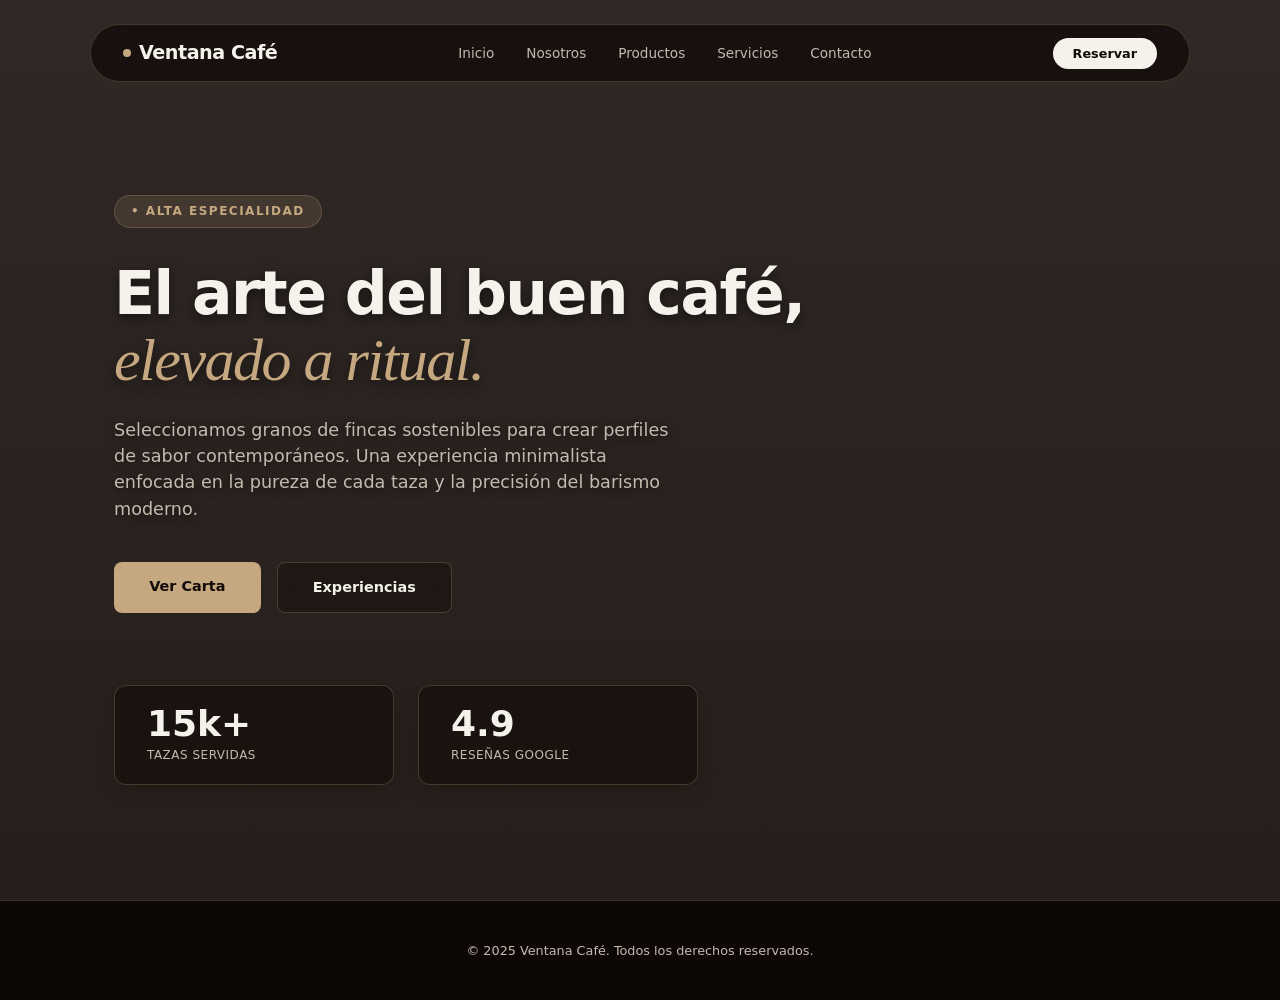
==== index.html @ 77bc9484 "Primer commit examen" ====
<!DOCTYPE html>
<html lang="es">
<head>
     <meta charset="UTF-8">
     <meta name="viewport" content="width=device-width, initial-scale=1.0">
     <link rel="stylesheet" href="style.css">
     <!-- Temática de la página: Restaurante / Cafetería de Especialidad -->
     <title> Ventana Café - Restaurante y Cafetería de Especialidad</title>
</head>
<body>
     <header class="main-header">
          <div class="nav-container">
               <div class="brand-logo">
                    <span class="logo-dot"></span> Ventana Café
               </div>
               <nav class="navigation-menu">
                    <a href="#inicio" class="menu-item">Inicio</a>
                    <a href="#nosotros" class="menu-item">Nosotros</a>
                    <a href="#productos" class="menu-item">Productos</a>
                    <a href="#servicios" class="menu-item">Servicios</a>
                    <a href="#contacto" class="menu-item">Contacto</a>
               </nav>
               <div class="header-cta">
                    <a href="#contacto" class="action-link">Reservar</a>
               </div>
          </div>
     </header>
     <main id="content-area">
          <section id="inicio" class="hero-block">
               <div class="hero-inner">
                    <div class="hero-badge">&bull; Alta Especialidad</div>
                    <h1 class="hero-heading">El arte del buen café, <br><span class="highlight-text">elevado a ritual.</span></h1>
                    <p class="hero-lead">Seleccionamos granos de fincas sostenibles para crear perfiles de sabor contemporáneos. Una experiencia minimalista enfocada en la pureza de cada taza y la precisión del barismo moderno.</p>
                    <div class="hero-actions-row">
                         <a href="#productos" class="button-solid" id="cta-main">Ver Carta</a>
                         <a href="#servicios" class="button-ghost">Experiencias</a>
                    </div>
                    <div class="metrics-flex-container">
                         <div class="metric-card">
                              <p class="metric-value">15k+</p>
                              <p class="metric-title">Tazas Servidas</p>
                         </div>
                         <div class="metric-card">
                              <p class="metric-value">4.9</p>
                              <p class="metric-title">Reseñas Google</p>
                         </div>
                    </div>
               </div>
          </section>
     </main>
     <footer class="main-footer">
          <div class="footer-inner">
               <p>&copy; 2025 Ventana Café. Todos los derechos reservados.</p>
          </div>
     </footer>

</body>
</html>
---- style.css ----
:root {
     --color-dark: #120a07;
     --color-light: #f5f2eb;
     --color-muted: #c4b9af;
     --color-accent: #c5a880;
     --color-card: rgba(18, 10, 7, 0.6);
     --border-subtle: rgba(197, 168, 128, 0.25);
     --font-stack: system-ui, -apple-system, BlinkMacSystemFont, 'Segoe UI', Roboto, sans-serif;
}

* {
     box-sizing: border-box;
     margin: 0;
     padding: 0;
}

body {
     background: linear-gradient(
          rgba(18, 10, 7, 0.88),
          rgba(18, 10, 7, 0.92)
     ),
     url('https://images.unsplash.com/photo-1509042239860-f550ce710b93?q=80&w=1200&auto=format&fit=crop') no-repeat center center fixed;
     background-size: cover;
     color: var(--color-light);
     font-family: var(--font-stack);
     line-height: 1.5;
     -webkit-font-smoothing: antialiased;
}

.main-header {
     position: fixed;
     top: 1.5rem;
     left: 0;
     width: 100%;
     z-index: 1000;
     padding: 0 1.5rem;
}

.nav-container {
     max-width: 1100px;
     margin: 0 auto;
     padding: 0.85rem 2rem;
     background-color: rgba(18, 10, 7, 0.75);
     backdrop-filter: blur(16px);
     -webkit-backdrop-filter: blur(16px);
     border: 1px solid var(--border-subtle);
     border-radius: 100px;
     display: flex;
     justify-content: space-between;
     align-items: center;
}

.brand-logo {
     font-size: 1.2rem;
     font-weight: 700;
     letter-spacing: -0.5px;
     display: flex;
     align-items: center;
     gap: 0.5rem;
}

.logo-dot {
     width: 8px;
     height: 8px;
     background-color: var(--color-accent);
     border-radius: 50%;
}

.navigation-menu {
     display: flex;
     gap: 2rem;
     align-items: center;
}

.menu-item {
     color: var(--color-muted);
     text-decoration: none;
     font-size: 0.85rem;
     font-weight: 500;
     transition: color 0.25s ease;
}

.menu-item:hover,
.menu-item.active {
     color: var(--color-light);
}

.action-link {
     color: var(--color-dark);
     background-color: var(--color-light);
     text-decoration: none;
     padding: 0.5rem 1.25rem;
     font-size: 0.8rem;
     font-weight: 600;
     border-radius: 50px;
     transition: transform 0.2s ease, background-color 0.2s ease;
}

.action-link:hover {
     background-color: var(--color-accent);
     transform: translateY(-1px);
}

.hero-block {
     min-height: 100vh;
     display: flex;
     align-items: center;
     max-width: 1100px;
     margin: 0 auto;
     padding: 8rem 1.5rem 3rem 1.5rem;
}

#inicio {
     position: relative;
     z-index: 2;
}

.hero-inner {
     max-width: 700px;
     display: flex;
     flex-direction: column;
     align-items: flex-start;
}

.hero-badge {
     background-color: rgba(197, 168, 128, 0.15);
     color: var(--color-accent);
     font-size: 0.75rem;
     font-weight: 600;
     letter-spacing: 1.5px;
     text-transform: uppercase;
     padding: 0.4rem 1rem;
     border-radius: 30px;
     margin-bottom: 2rem;
     border: 1px solid var(--border-subtle);
     backdrop-filter: blur(4px);
}

.hero-heading {
     font-size: 3.75rem;
     font-weight: 800;
     line-height: 1.1;
     letter-spacing: -1.5px;
     margin-bottom: 1.5rem;
     text-shadow: 0 4px 12px rgba(0,0,0,0.5);
}

.highlight-text {
     color: var(--color-accent);
     font-weight: 400;
     font-family: serif;
     font-style: italic;
}

.hero-lead {
     color: var(--color-muted);
     font-size: 1.1rem;
     margin-bottom: 2.5rem;
     max-width: 560px;
     text-shadow: 0 2px 8px rgba(0,0,0,0.5);
}

.hero-actions-row {
     display: flex;
     gap: 1rem;
     margin-bottom: 4.5rem;
}

.button-solid {
     background-color: var(--color-accent);
     color: var(--color-dark);
     text-decoration: none;
     padding: 0.85rem 2.2rem;
     font-size: 0.9rem;
     font-weight: 600;
     border-radius: 8px;
     transition: opacity 0.2s ease, transform 0.2s ease;
}

.button-solid:hover {
     opacity: 0.95;
     transform: translateY(-1px);
}

#cta-main:hover {
     transform: scale(1.03);
}

.button-ghost {
     background-color: rgba(18, 10, 7, 0.4);
     backdrop-filter: blur(8px);
     -webkit-backdrop-filter: blur(8px);
     color: var(--color-light);
     border: 1px solid var(--border-subtle);
     text-decoration: none;
     padding: 0.85rem 2.2rem;
     font-size: 0.9rem;
     font-weight: 600;
     border-radius: 8px;
     transition: background-color 0.2s ease, border-color 0.2s ease;
}

.button-ghost:hover {
     background-color: rgba(255, 255, 255, 0.05);
     border-color: rgba(255, 255, 255, 0.4);
}

.metrics-flex-container {
     display: flex;
     gap: 1.5rem;
     width: 100%;
     flex-wrap: wrap;
}

.metric-card {
     background-color: var(--color-card);
     backdrop-filter: blur(8px);
     -webkit-backdrop-filter: blur(8px);
     border: 1px solid var(--border-subtle);
     padding: 1.25rem 2rem;
     border-radius: 12px;
     box-shadow: 0 4px 20px rgba(0, 0, 0, 0.2);
     flex: 1 1 180px;
     max-width: 280px;
}

.metric-value {
     font-size: 2.25rem;
     font-weight: 700;
     color: var(--color-light);
     line-height: 1;
     margin-bottom: 0.25rem;
}

.metric-title {
     font-size: 0.75rem;
     color: var(--color-muted);
     text-transform: uppercase;
     letter-spacing: 0.5px;
}

.main-footer {
     border-top: 1px solid var(--border-subtle);
     padding: 2.5rem 1.5rem;
     background-color: rgba(11, 6, 4, 0.9);
}

.footer-inner {
     max-width: 1100px;
     margin: 0 auto;
     text-align: center;
}

.footer-inner p {
     color: var(--color-muted);
     font-size: 0.8rem;
}
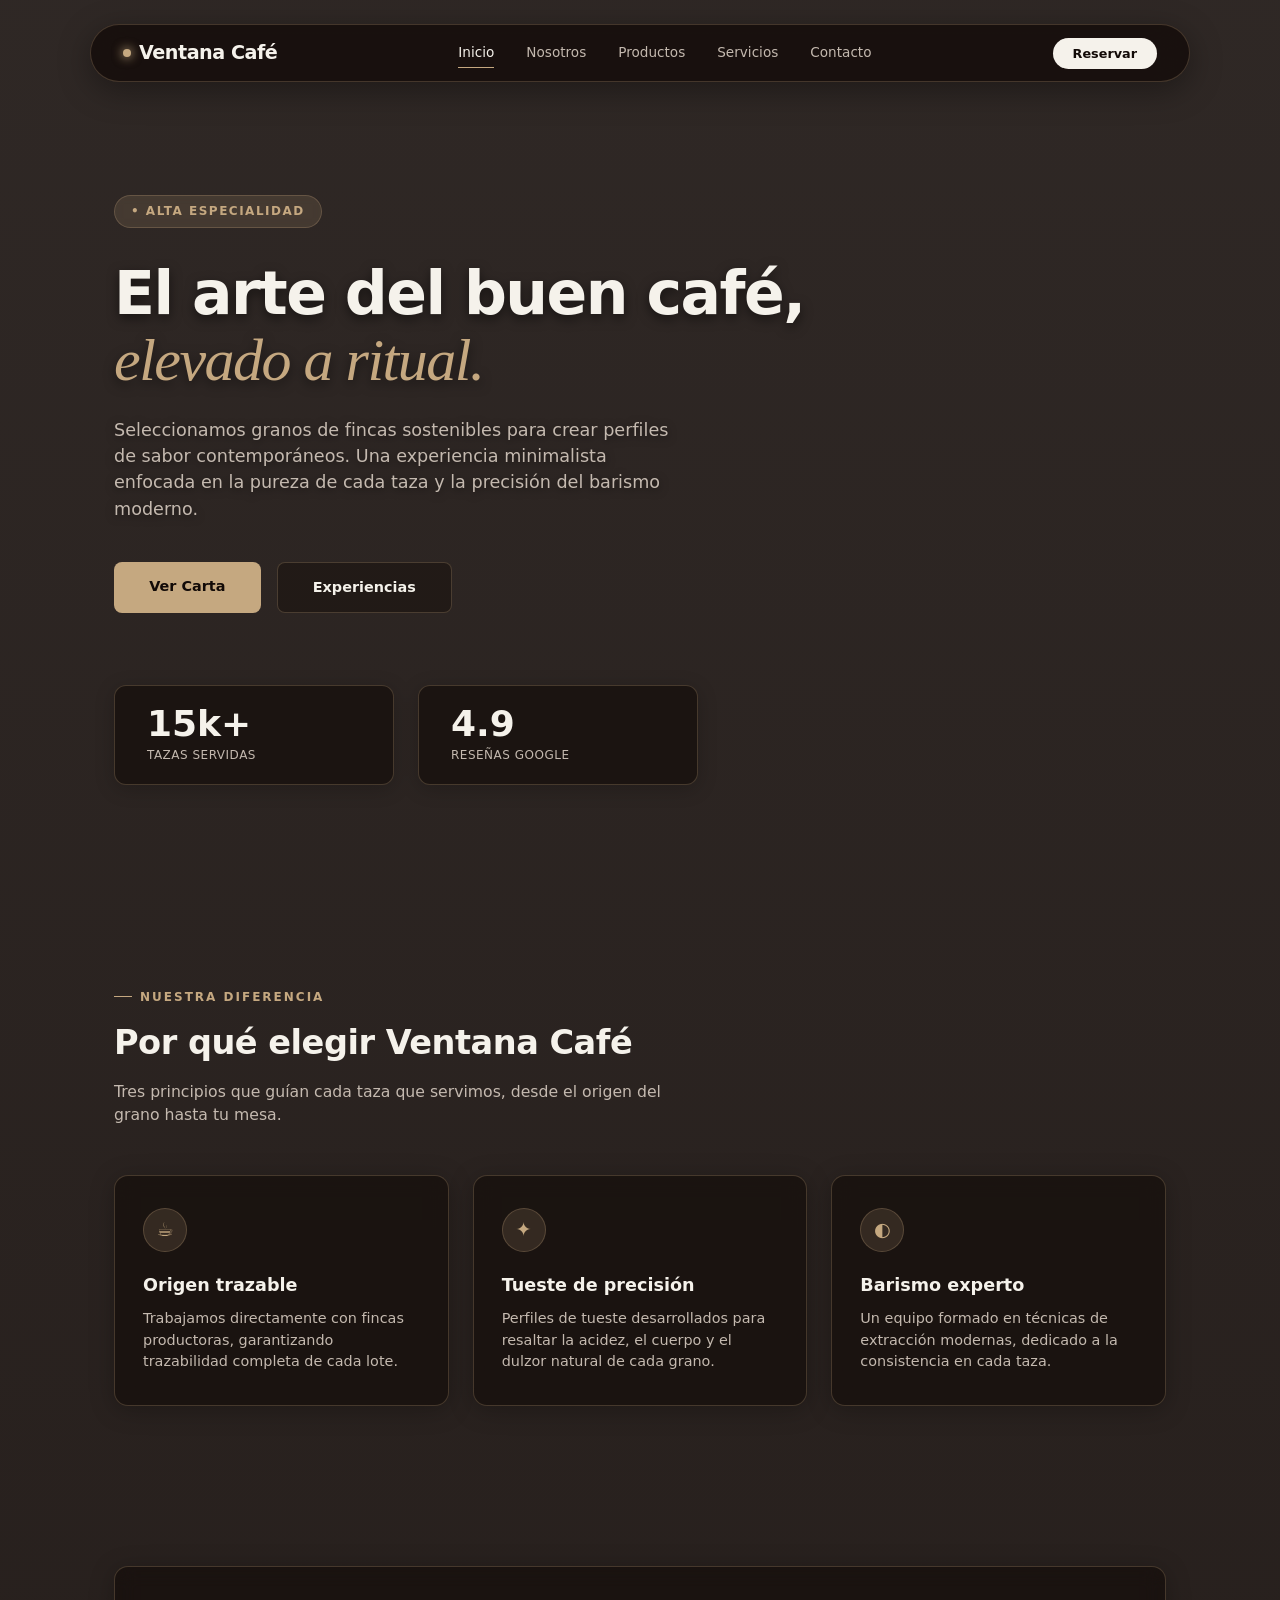
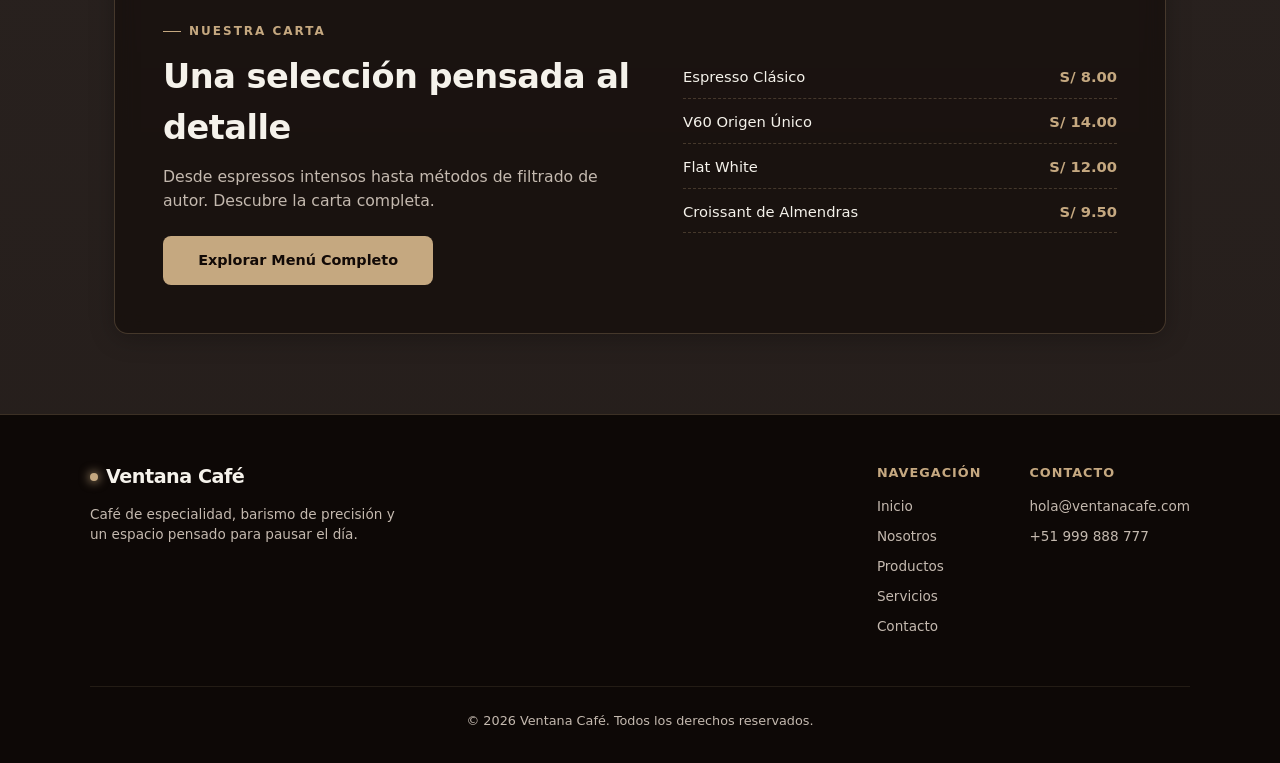
==== commit a9fdfd5b: "Segundo commit examen" ====
--- a/index.html
+++ b/index.html
@@ -3,37 +3,47 @@
 <head>
      <meta charset="UTF-8">
      <meta name="viewport" content="width=device-width, initial-scale=1.0">
-     <link rel="stylesheet" href="style.css">
+     <link rel="stylesheet" href="css/base.css">
+     <link rel="stylesheet" href="css/home.css">
      <!-- Temática de la página: Restaurante / Cafetería de Especialidad -->
-     <title> Ventana Café - Restaurante y Cafetería de Especialidad</title>
+     <title>Ventana Café - Restaurante y Cafetería de Especialidad</title>
 </head>
-<body>
+<body class="home-page">
      <header class="main-header">
           <div class="nav-container">
-               <div class="brand-logo">
+               <a href="index.html" class="brand-logo">
                     <span class="logo-dot"></span> Ventana Café
-               </div>
+               </a>
                <nav class="navigation-menu">
-                    <a href="#inicio" class="menu-item">Inicio</a>
-                    <a href="#nosotros" class="menu-item">Nosotros</a>
-                    <a href="#productos" class="menu-item">Productos</a>
-                    <a href="#servicios" class="menu-item">Servicios</a>
-                    <a href="#contacto" class="menu-item">Contacto</a>
+                    <a href="index.html" class="menu-item active">Inicio</a>
+                    <a href="nosotros.html" class="menu-item">Nosotros</a>
+                    <a href="productos.html" class="menu-item">Productos</a>
+                    <a href="servicios.html" class="menu-item">Servicios</a>
+                    <a href="contacto.html" class="menu-item">Contacto</a>
                </nav>
                <div class="header-cta">
-                    <a href="#contacto" class="action-link">Reservar</a>
+                    <a href="contacto.html" class="action-link">Reservar</a>
                </div>
           </div>
      </header>
+
      <main id="content-area">
           <section id="inicio" class="hero-block">
                <div class="hero-inner">
                     <div class="hero-badge">&bull; Alta Especialidad</div>
-                    <h1 class="hero-heading">El arte del buen café, <br><span class="highlight-text">elevado a ritual.</span></h1>
+                    <h1 class="hero-heading">
+                         <span class="word" style="animation-delay:0.05s">El</span>
+                         <span class="word" style="animation-delay:0.12s">arte</span>
+                         <span class="word" style="animation-delay:0.19s">del</span>
+                         <span class="word" style="animation-delay:0.26s">buen</span>
+                         <span class="word" style="animation-delay:0.33s">café,</span>
+                         <br>
+                         <span class="highlight-text word" style="animation-delay:0.42s">elevado a ritual.</span>
+                    </h1>
                     <p class="hero-lead">Seleccionamos granos de fincas sostenibles para crear perfiles de sabor contemporáneos. Una experiencia minimalista enfocada en la pureza de cada taza y la precisión del barismo moderno.</p>
                     <div class="hero-actions-row">
-                         <a href="#productos" class="button-solid" id="cta-main">Ver Carta</a>
-                         <a href="#servicios" class="button-ghost">Experiencias</a>
+                         <a href="productos.html" class="button-solid" id="cta-main">Ver Carta</a>
+                         <a href="servicios.html" class="button-ghost">Experiencias</a>
                     </div>
                     <div class="metrics-flex-container">
                          <div class="metric-card">
@@ -47,12 +57,75 @@
                     </div>
                </div>
           </section>
+
+          <section id="por-que-elegirnos">
+               <div class="reveal">
+                    <p class="section-eyebrow">Nuestra diferencia</p>
+                    <h2 class="section-heading">Por qué elegir Ventana Café</h2>
+                    <p class="section-sub">Tres principios que guían cada taza que servimos, desde el origen del grano hasta tu mesa.</p>
+               </div>
+               <div class="features-grid reveal-stagger reveal">
+                    <div class="glass-card feature-card">
+                         <div class="feature-icon">☕</div>
+                         <h3>Origen trazable</h3>
+                         <p>Trabajamos directamente con fincas productoras, garantizando trazabilidad completa de cada lote.</p>
+                    </div>
+                    <div class="glass-card feature-card">
+                         <div class="feature-icon">✦</div>
+                         <h3>Tueste de precisión</h3>
+                         <p>Perfiles de tueste desarrollados para resaltar la acidez, el cuerpo y el dulzor natural de cada grano.</p>
+                    </div>
+                    <div class="glass-card feature-card">
+                         <div class="feature-icon">◐</div>
+                         <h3>Barismo experto</h3>
+                         <p>Un equipo formado en técnicas de extracción modernas, dedicado a la consistencia en cada taza.</p>
+                    </div>
+               </div>
+          </section>
+
+          <section id="carta-teaser">
+               <div class="glass-card menu-teaser reveal">
+                    <div class="menu-teaser-text">
+                         <p class="section-eyebrow">Nuestra carta</p>
+                         <h2 class="section-heading">Una selección pensada al detalle</h2>
+                         <p class="section-sub" style="margin-bottom:1.5rem;">Desde espressos intensos hasta métodos de filtrado de autor. Descubre la carta completa.</p>
+                         <a href="productos.html" class="button-solid">Explorar Menú Completo</a>
+                    </div>
+                    <div class="menu-teaser-items">
+                         <div class="teaser-row"><span>Espresso Clásico</span><span>S/ 8.00</span></div>
+                         <div class="teaser-row"><span>V60 Origen Único</span><span>S/ 14.00</span></div>
+                         <div class="teaser-row"><span>Flat White</span><span>S/ 12.00</span></div>
+                         <div class="teaser-row"><span>Croissant de Almendras</span><span>S/ 9.50</span></div>
+                    </div>
+               </div>
+          </section>
      </main>
+
      <footer class="main-footer">
           <div class="footer-inner">
-               <p>&copy; 2025 Ventana Café. Todos los derechos reservados.</p>
+               <div class="footer-brand">
+                    <div class="brand-logo"><span class="logo-dot"></span> Ventana Café</div>
+                    <p>Café de especialidad, barismo de precisión y un espacio pensado para pausar el día.</p>
+               </div>
+               <div class="footer-cols">
+                    <div class="footer-col">
+                         <h4>Navegación</h4>
+                         <a href="index.html">Inicio</a>
+                         <a href="nosotros.html">Nosotros</a>
+                         <a href="productos.html">Productos</a>
+                         <a href="servicios.html">Servicios</a>
+                         <a href="contacto.html">Contacto</a>
+                    </div>
+                    <div class="footer-col">
+                         <h4>Contacto</h4>
+                         <a href="https://mail.google.com/mail/?view=cm&fs=1&to=hola@ventanacafe.com&su=Consulta%20Ventana%20Café" target="_blank" rel="noopener noreferrer">hola@ventanacafe.com</a>
+                         <a href="https://wa.me/51999888777?text=Hola,%20me%20gustaría%20hacer%20una%20consulta" target="_blank" rel="noopener noreferrer">+51 999 888 777</a>
+                    </div>
+               </div>
+          </div>
+          <div class="footer-bottom">
+               <p>&copy; 2026 Ventana Café. Todos los derechos reservados.</p>
           </div>
      </footer>
-
 </body>
 </html>
--- a/css/base.css
+++ b/css/base.css
@@ -0,0 +1,412 @@
+:root {
+     --color-dark: #120a07;
+     --color-light: #f5f2eb;
+     --color-muted: #c4b9af;
+     --color-accent: #c5a880;
+     --color-accent-soft: rgba(197, 168, 128, 0.15);
+     --color-card: rgba(18, 10, 7, 0.6);
+     --color-card-hover: rgba(28, 17, 12, 0.75);
+     --border-subtle: rgba(197, 168, 128, 0.25);
+     --font-stack: system-ui, -apple-system, BlinkMacSystemFont, 'Segoe UI', Roboto, sans-serif;
+     --ease-smooth: cubic-bezier(0.22, 1, 0.36, 1);
+}
+
+* {
+     box-sizing: border-box;
+     margin: 0;
+     padding: 0;
+}
+
+html {
+     scroll-behavior: smooth;
+}
+
+body {
+     background-color: var(--color-dark);
+     color: var(--color-light);
+     font-family: var(--font-stack);
+     line-height: 1.5;
+     -webkit-font-smoothing: antialiased;
+}
+
+img {
+     max-width: 100%;
+     display: block;
+}
+
+a {
+     color: inherit;
+}
+
+.main-header {
+     position: fixed;
+     top: 1.5rem;
+     left: 0;
+     width: 100%;
+     z-index: 1000;
+     padding: 0 1.5rem;
+}
+
+.nav-container {
+     max-width: 1100px;
+     margin: 0 auto;
+     padding: 0.85rem 2rem;
+     background-color: rgba(18, 10, 7, 0.75);
+     backdrop-filter: blur(16px);
+     -webkit-backdrop-filter: blur(16px);
+     border: 1px solid var(--border-subtle);
+     border-radius: 100px;
+     display: flex;
+     justify-content: space-between;
+     align-items: center;
+     box-shadow: 0 8px 32px rgba(0, 0, 0, 0.35);
+     transition: border-color 0.3s ease, background-color 0.3s ease;
+}
+
+.brand-logo {
+     font-size: 1.2rem;
+     font-weight: 700;
+     letter-spacing: -0.5px;
+     display: flex;
+     align-items: center;
+     gap: 0.5rem;
+     text-decoration: none;
+     color: var(--color-light);
+     white-space: nowrap;
+}
+
+.logo-dot {
+     width: 8px;
+     height: 8px;
+     background-color: var(--color-accent);
+     border-radius: 50%;
+     box-shadow: 0 0 10px 2px rgba(197, 168, 128, 0.6);
+     animation: pulseDot 2.4s ease-in-out infinite;
+}
+
+@keyframes pulseDot {
+     0%, 100% { transform: scale(1); opacity: 1; }
+     50% { transform: scale(1.4); opacity: 0.6; }
+}
+
+.navigation-menu {
+     display: flex;
+     gap: 2rem;
+     align-items: center;
+}
+
+.menu-item {
+     position: relative;
+     color: var(--color-muted);
+     text-decoration: none;
+     font-size: 0.85rem;
+     font-weight: 500;
+     transition: color 0.25s ease;
+     padding-bottom: 2px;
+}
+
+.menu-item::after {
+     content: "";
+     position: absolute;
+     left: 0;
+     bottom: -4px;
+     width: 0%;
+     height: 1px;
+     background-color: var(--color-accent);
+     transition: width 0.3s var(--ease-smooth);
+}
+
+.menu-item:hover,
+.menu-item.active {
+     color: var(--color-light);
+}
+
+.menu-item:hover::after,
+.menu-item.active::after {
+     width: 100%;
+}
+
+.action-link {
+     color: var(--color-dark);
+     background-color: var(--color-light);
+     text-decoration: none;
+     padding: 0.5rem 1.25rem;
+     font-size: 0.8rem;
+     font-weight: 600;
+     border-radius: 50px;
+     transition: transform 0.2s ease, background-color 0.2s ease;
+     white-space: nowrap;
+}
+
+.action-link:hover {
+     background-color: var(--color-accent);
+     transform: translateY(-1px);
+}
+
+.main-footer {
+     border-top: 1px solid var(--border-subtle);
+     padding: 3rem 1.5rem 2rem;
+     background-color: rgba(11, 6, 4, 0.9);
+}
+
+.footer-inner {
+     max-width: 1100px;
+     margin: 0 auto;
+     display: flex;
+     flex-wrap: wrap;
+     justify-content: space-between;
+     gap: 2rem;
+}
+
+.footer-brand {
+     max-width: 320px;
+}
+
+.footer-brand .brand-logo {
+     margin-bottom: 0.75rem;
+}
+
+.footer-brand p {
+     color: var(--color-muted);
+     font-size: 0.85rem;
+}
+
+.footer-cols {
+     display: flex;
+     gap: 3rem;
+     flex-wrap: wrap;
+}
+
+.footer-col h4 {
+     font-size: 0.8rem;
+     text-transform: uppercase;
+     letter-spacing: 1px;
+     color: var(--color-accent);
+     margin-bottom: 0.9rem;
+}
+
+.footer-col a {
+     display: block;
+     color: var(--color-muted);
+     text-decoration: none;
+     font-size: 0.85rem;
+     margin-bottom: 0.6rem;
+     transition: color 0.2s ease;
+}
+
+.footer-col a:hover {
+     color: var(--color-light);
+}
+
+.footer-bottom {
+     max-width: 1100px;
+     margin: 2.5rem auto 0;
+     padding-top: 1.5rem;
+     border-top: 1px solid rgba(197, 168, 128, 0.12);
+     text-align: center;
+}
+
+.footer-bottom p {
+     color: var(--color-muted);
+     font-size: 0.8rem;
+}
+
+.button-solid {
+     display: inline-block;
+     background-color: var(--color-accent);
+     color: var(--color-dark);
+     text-decoration: none;
+     padding: 0.85rem 2.2rem;
+     font-size: 0.9rem;
+     font-weight: 600;
+     border-radius: 8px;
+     border: none;
+     cursor: pointer;
+     transition: opacity 0.2s ease, transform 0.2s ease;
+}
+
+.button-solid:hover {
+     opacity: 0.95;
+     transform: translateY(-1px);
+}
+
+.button-ghost {
+     display: inline-block;
+     background-color: rgba(18, 10, 7, 0.4);
+     backdrop-filter: blur(8px);
+     -webkit-backdrop-filter: blur(8px);
+     color: var(--color-light);
+     border: 1px solid var(--border-subtle);
+     text-decoration: none;
+     padding: 0.85rem 2.2rem;
+     font-size: 0.9rem;
+     font-weight: 600;
+     border-radius: 8px;
+     cursor: pointer;
+     transition: background-color 0.2s ease, border-color 0.2s ease;
+}
+
+.button-ghost:hover {
+     background-color: rgba(255, 255, 255, 0.05);
+     border-color: rgba(255, 255, 255, 0.4);
+}
+
+.page-hero {
+     max-width: 1100px;
+     margin: 0 auto;
+     padding: 10rem 1.5rem 3rem;
+     position: relative;
+     z-index: 2;
+}
+
+.page-badge {
+     display: inline-block;
+     background-color: var(--color-accent-soft);
+     color: var(--color-accent);
+     font-size: 0.75rem;
+     font-weight: 600;
+     letter-spacing: 1.5px;
+     text-transform: uppercase;
+     padding: 0.4rem 1rem;
+     border-radius: 30px;
+     margin-bottom: 1.5rem;
+     border: 1px solid var(--border-subtle);
+     backdrop-filter: blur(4px);
+}
+
+.page-title {
+     font-size: 2.75rem;
+     font-weight: 800;
+     letter-spacing: -1px;
+     margin-bottom: 1rem;
+     text-shadow: 0 4px 12px rgba(0,0,0,0.5);
+}
+
+.page-lead {
+     color: var(--color-muted);
+     font-size: 1.05rem;
+     max-width: 620px;
+}
+
+.page-body {
+     background: linear-gradient(
+          rgba(18, 10, 7, 0.88),
+          rgba(18, 10, 7, 0.94)
+     ),
+     var(--bg-image, none) no-repeat center center fixed;
+     background-size: cover;
+     min-height: 100vh;
+}
+
+.glass-card {
+     background-color: var(--color-card);
+     backdrop-filter: blur(10px);
+     -webkit-backdrop-filter: blur(10px);
+     border: 1px solid var(--border-subtle);
+     border-radius: 14px;
+     box-shadow: 0 4px 24px rgba(0, 0, 0, 0.25);
+     transition: transform 0.35s var(--ease-smooth), background-color 0.35s ease, box-shadow 0.35s ease, border-color 0.35s ease;
+}
+
+.glass-card:hover {
+     transform: translateY(-6px);
+     background-color: var(--color-card-hover);
+     border-color: rgba(197, 168, 128, 0.5);
+     box-shadow: 0 16px 40px rgba(0, 0, 0, 0.4);
+}
+
+.section-eyebrow {
+     display: inline-flex;
+     align-items: center;
+     gap: 0.5rem;
+     font-size: 0.75rem;
+     font-weight: 600;
+     letter-spacing: 2px;
+     text-transform: uppercase;
+     color: var(--color-accent);
+     margin-bottom: 0.75rem;
+}
+
+.section-eyebrow::before {
+     content: "";
+     width: 18px;
+     height: 1px;
+     background-color: var(--color-accent);
+}
+
+.section-heading {
+     font-size: 2.1rem;
+     font-weight: 700;
+     letter-spacing: -0.5px;
+     margin-bottom: 0.75rem;
+}
+
+.section-sub {
+     color: var(--color-muted);
+     max-width: 560px;
+     margin-bottom: 3rem;
+     font-size: 0.98rem;
+}
+
+section {
+     padding: 5rem 1.5rem;
+     max-width: 1100px;
+     margin: 0 auto;
+     position: relative;
+     z-index: 2;
+}
+
+.reveal,
+.reveal-stagger > * {
+     opacity: 1;
+     transform: none;
+}
+
+@supports (animation-timeline: view()) {
+     .reveal {
+          opacity: 0;
+          transform: translateY(28px);
+          animation: fadeSlideUp 0.7s var(--ease-smooth) both;
+          animation-timeline: view();
+          animation-range: entry 0% entry 45%;
+     }
+
+     .reveal-stagger > * {
+          opacity: 0;
+          transform: translateY(22px);
+          animation: fadeSlideUp 0.6s var(--ease-smooth) both;
+          animation-timeline: view();
+          animation-range: entry 0% entry 45%;
+     }
+
+     .reveal-stagger > *:nth-child(1) { animation-delay: 0.05s; }
+     .reveal-stagger > *:nth-child(2) { animation-delay: 0.15s; }
+     .reveal-stagger > *:nth-child(3) { animation-delay: 0.25s; }
+     .reveal-stagger > *:nth-child(4) { animation-delay: 0.35s; }
+     .reveal-stagger > *:nth-child(5) { animation-delay: 0.45s; }
+     .reveal-stagger > *:nth-child(6) { animation-delay: 0.55s; }
+}
+
+@keyframes fadeSlideUp {
+     from { opacity: 0; transform: translateY(22px); }
+     to { opacity: 1; transform: translateY(0); }
+}
+
+@media (prefers-reduced-motion: reduce) {
+     html { scroll-behavior: auto; }
+     .reveal, .reveal-stagger > *, .logo-dot {
+          animation: none !important;
+          transition: none !important;
+          opacity: 1 !important;
+          transform: none !important;
+     }
+}
+
+a:focus-visible,
+button:focus-visible,
+input:focus-visible,
+textarea:focus-visible,
+select:focus-visible {
+     outline: 2px solid var(--color-accent);
+     outline-offset: 3px;
+}
--- a/css/home.css
+++ b/css/home.css
@@ -0,0 +1,207 @@
+body.home-page {
+     background: linear-gradient(
+          rgba(18, 10, 7, 0.88),
+          rgba(18, 10, 7, 0.92)
+     ),
+     url('https://images.unsplash.com/photo-1509042239860-f550ce710b93?q=80&w=1200&auto=format&fit=crop') no-repeat center center fixed;
+     background-size: cover;
+}
+
+.hero-block {
+     min-height: 100vh;
+     display: flex;
+     align-items: center;
+     max-width: 1100px;
+     margin: 0 auto;
+     padding: 8rem 1.5rem 3rem 1.5rem;
+}
+
+#inicio {
+     position: relative;
+     z-index: 2;
+}
+
+.hero-inner {
+     max-width: 700px;
+     display: flex;
+     flex-direction: column;
+     align-items: flex-start;
+}
+
+.hero-badge {
+     background-color: rgba(197, 168, 128, 0.15);
+     color: var(--color-accent);
+     font-size: 0.75rem;
+     font-weight: 600;
+     letter-spacing: 1.5px;
+     text-transform: uppercase;
+     padding: 0.4rem 1rem;
+     border-radius: 30px;
+     margin-bottom: 2rem;
+     border: 1px solid var(--border-subtle);
+     backdrop-filter: blur(4px);
+}
+
+.hero-heading {
+     font-size: 3.75rem;
+     font-weight: 800;
+     line-height: 1.1;
+     letter-spacing: -1.5px;
+     margin-bottom: 1.5rem;
+     text-shadow: 0 4px 12px rgba(0,0,0,0.5);
+}
+
+.hero-heading .word {
+     display: inline-block;
+     opacity: 0;
+     transform: translateY(18px);
+     animation: fadeSlideUp 0.7s var(--ease-smooth) forwards;
+}
+
+.highlight-text {
+     color: var(--color-accent);
+     font-weight: 400;
+     font-family: serif;
+     font-style: italic;
+}
+
+.hero-lead {
+     color: var(--color-muted);
+     font-size: 1.1rem;
+     margin-bottom: 2.5rem;
+     max-width: 560px;
+     text-shadow: 0 2px 8px rgba(0,0,0,0.5);
+     opacity: 0;
+     animation: fadeSlideUp 0.7s var(--ease-smooth) forwards;
+     animation-delay: 0.5s;
+}
+
+.hero-actions-row {
+     display: flex;
+     gap: 1rem;
+     margin-bottom: 4.5rem;
+     opacity: 0;
+     animation: fadeSlideUp 0.7s var(--ease-smooth) forwards;
+     animation-delay: 0.65s;
+}
+
+#cta-main:hover {
+     transform: scale(1.03);
+}
+
+.metrics-flex-container {
+     display: flex;
+     gap: 1.5rem;
+     width: 100%;
+     flex-wrap: wrap;
+     opacity: 0;
+     animation: fadeSlideUp 0.7s var(--ease-smooth) forwards;
+     animation-delay: 0.8s;
+}
+
+.metric-card {
+     background-color: var(--color-card);
+     backdrop-filter: blur(8px);
+     -webkit-backdrop-filter: blur(8px);
+     border: 1px solid var(--border-subtle);
+     padding: 1.25rem 2rem;
+     border-radius: 12px;
+     box-shadow: 0 4px 20px rgba(0, 0, 0, 0.2);
+     flex: 1 1 180px;
+     max-width: 280px;
+     transition: transform 0.3s var(--ease-smooth), border-color 0.3s ease;
+}
+
+.metric-card:hover {
+     transform: translateY(-4px);
+     border-color: rgba(197, 168, 128, 0.5);
+}
+
+.metric-value {
+     font-size: 2.25rem;
+     font-weight: 700;
+     color: var(--color-light);
+     line-height: 1;
+     margin-bottom: 0.25rem;
+}
+
+.metric-title {
+     font-size: 0.75rem;
+     color: var(--color-muted);
+     text-transform: uppercase;
+     letter-spacing: 0.5px;
+}
+
+.features-grid {
+     display: grid;
+     grid-template-columns: repeat(3, 1fr);
+     gap: 1.5rem;
+}
+
+.feature-card {
+     padding: 2rem 1.75rem;
+}
+
+.feature-icon {
+     width: 44px;
+     height: 44px;
+     border-radius: 50%;
+     background-color: var(--color-accent-soft);
+     border: 1px solid var(--border-subtle);
+     display: flex;
+     align-items: center;
+     justify-content: center;
+     font-size: 1.2rem;
+     margin-bottom: 1.25rem;
+     color: var(--color-accent);
+}
+
+.feature-card h3 {
+     font-size: 1.1rem;
+     margin-bottom: 0.6rem;
+}
+
+.feature-card p {
+     color: var(--color-muted);
+     font-size: 0.9rem;
+}
+
+@media (max-width: 860px) {
+     .features-grid { grid-template-columns: 1fr; }
+     .hero-heading { font-size: 2.6rem; }
+}
+
+.menu-teaser {
+     display: flex;
+     align-items: center;
+     justify-content: space-between;
+     gap: 2.5rem;
+     padding: 3rem;
+     flex-wrap: wrap;
+}
+
+.menu-teaser-text {
+     max-width: 480px;
+}
+
+.menu-teaser-items {
+     display: flex;
+     flex-direction: column;
+     gap: 0.75rem;
+     flex: 1 1 260px;
+}
+
+.teaser-row {
+     display: flex;
+     justify-content: space-between;
+     border-bottom: 1px dashed var(--border-subtle);
+     padding-bottom: 0.6rem;
+     font-size: 0.92rem;
+}
+
+.teaser-row span:last-child {
+     color: var(--color-accent);
+     font-weight: 600;
+}
+
+
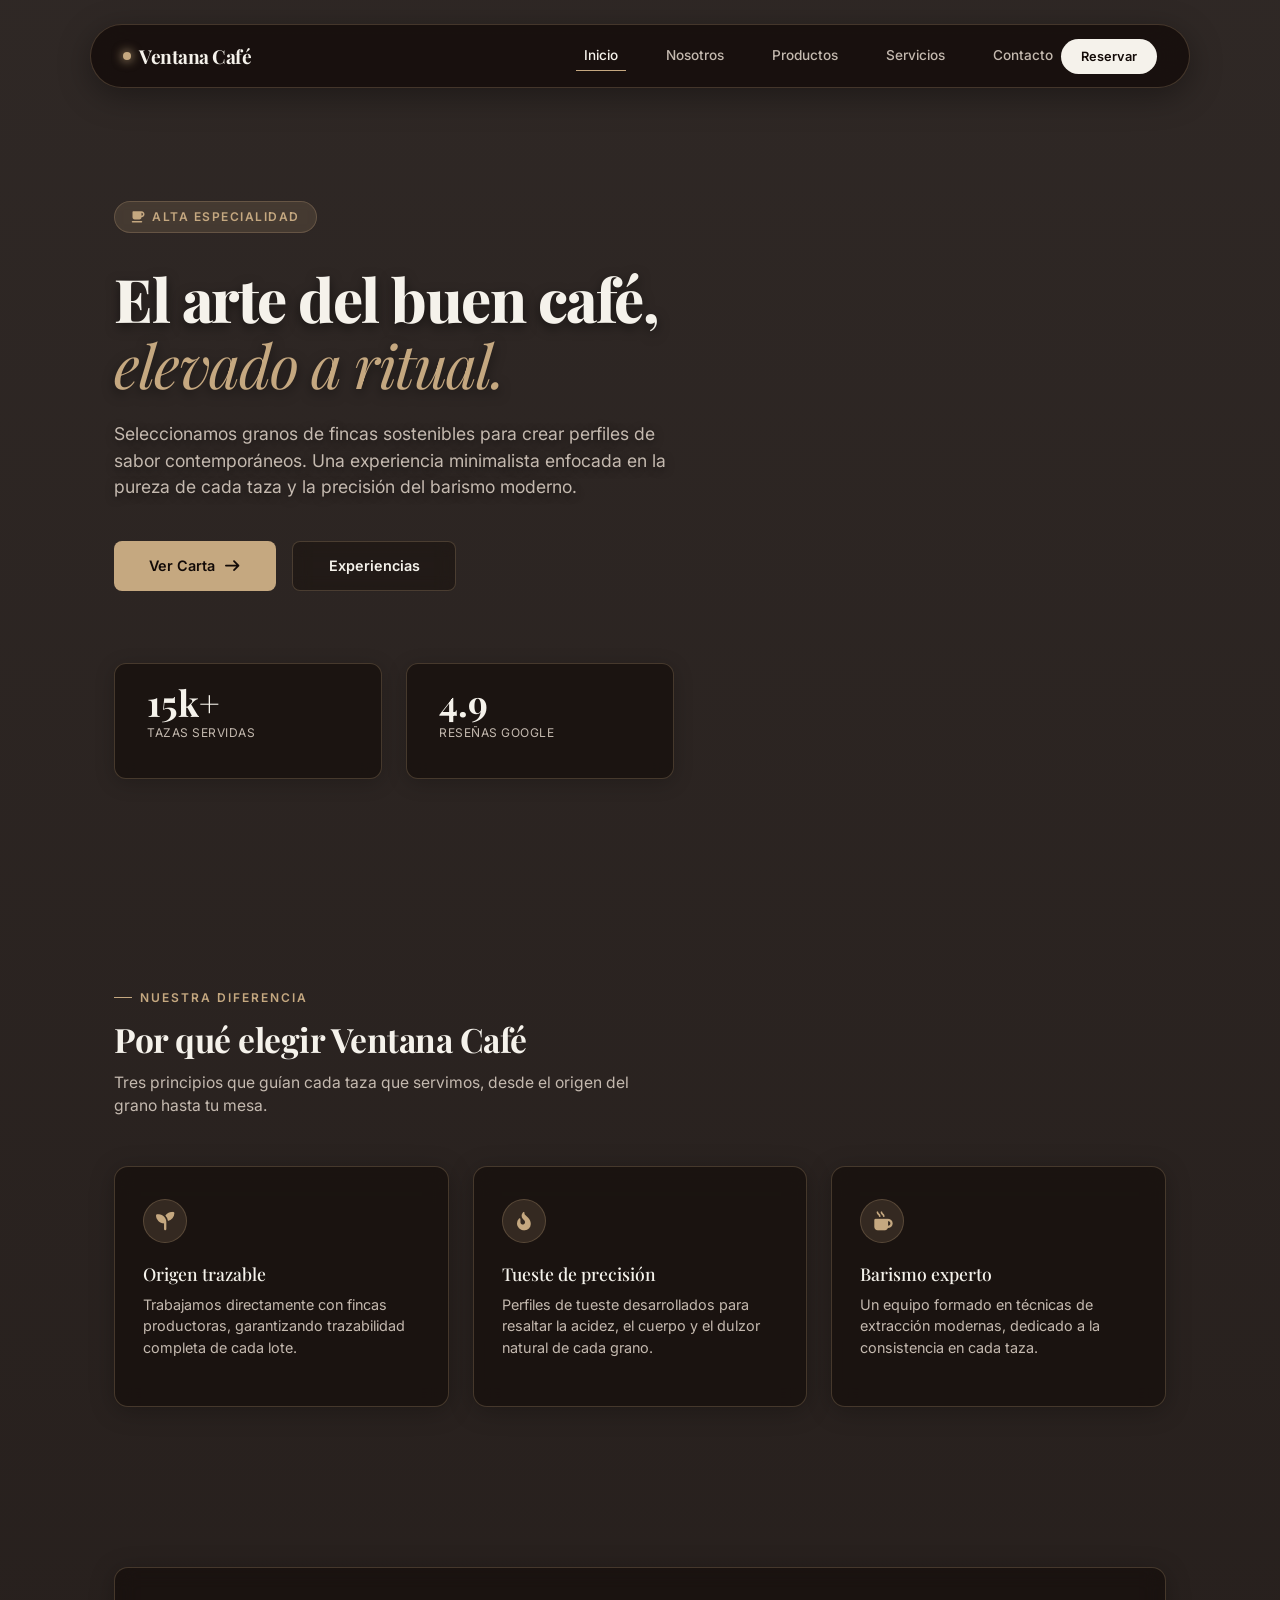
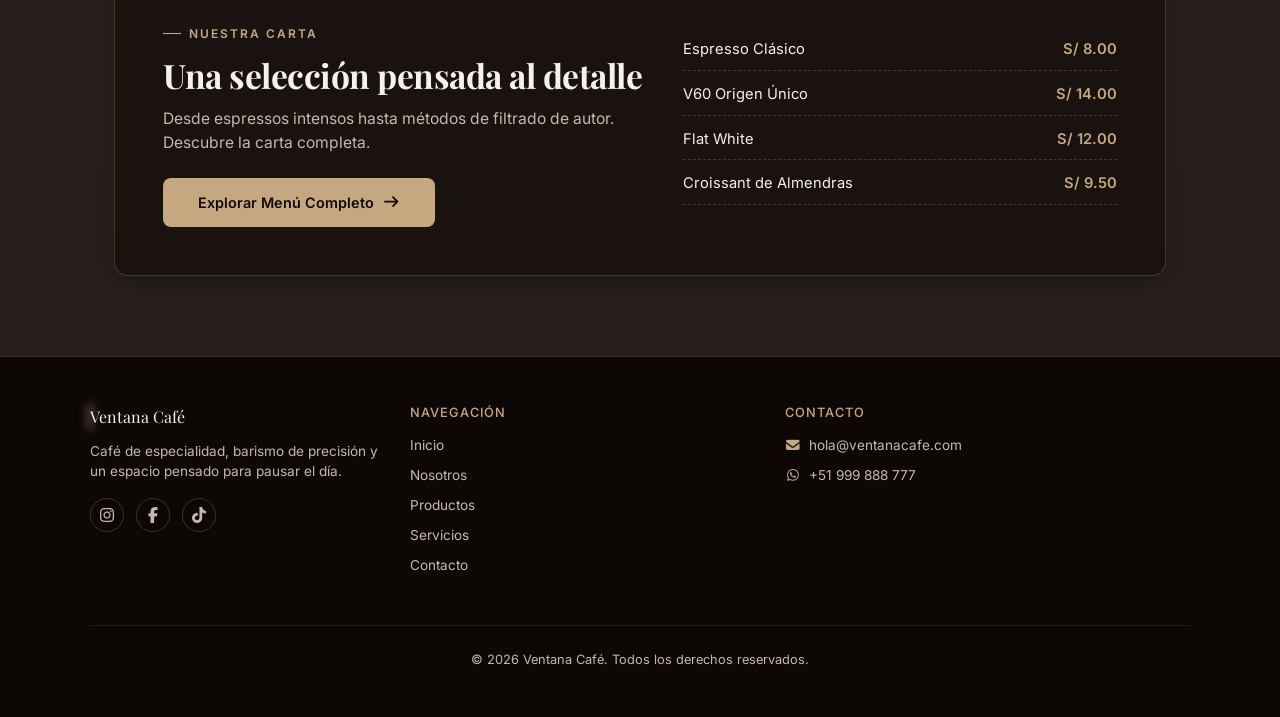
==== commit 31c1d76d: "Actualizar diseño y agregar librerias de Bootstrap, FontAwesome y AOS" ====
--- a/index.html
+++ b/index.html
@@ -3,6 +3,18 @@
 <head>
      <meta charset="UTF-8">
      <meta name="viewport" content="width=device-width, initial-scale=1.0">
+
+     <!-- Google Fonts -->
+     <link rel="preconnect" href="https://fonts.googleapis.com">
+     <link rel="preconnect" href="https://fonts.gstatic.com" crossorigin>
+     <link href="https://fonts.googleapis.com/css2?family=Inter:wght@400;500;600;700&family=Playfair+Display:ital,wght@0,600;0,700;0,800;1,500&display=swap" rel="stylesheet">
+     <!-- Bootstrap 5.3 -->
+     <link rel="stylesheet" href="libs/bootstrap/css/bootstrap.min.css">
+     <!-- Font Awesome -->
+     <link rel="stylesheet" href="libs/fontawesome/css/all.min.css">
+     <!-- AOS (Animate On Scroll) -->
+     <link rel="stylesheet" href="libs/aos/aos.css">
+
      <link rel="stylesheet" href="css/base.css">
      <link rel="stylesheet" href="css/home.css">
      <!-- Temática de la página: Restaurante / Cafetería de Especialidad -->
@@ -10,27 +22,30 @@
 </head>
 <body class="home-page">
      <header class="main-header">
-          <div class="nav-container">
-               <a href="index.html" class="brand-logo">
+          <nav class="navbar navbar-expand-lg nav-container custom-navbar">
+               <a href="index.html" class="navbar-brand brand-logo">
                     <span class="logo-dot"></span> Ventana Café
                </a>
-               <nav class="navigation-menu">
-                    <a href="index.html" class="menu-item active">Inicio</a>
-                    <a href="nosotros.html" class="menu-item">Nosotros</a>
-                    <a href="productos.html" class="menu-item">Productos</a>
-                    <a href="servicios.html" class="menu-item">Servicios</a>
-                    <a href="contacto.html" class="menu-item">Contacto</a>
-               </nav>
-               <div class="header-cta">
+               <button class="navbar-toggler" type="button" data-bs-toggle="collapse" data-bs-target="#mainNav" aria-controls="mainNav" aria-expanded="false" aria-label="Alternar navegación">
+                    <span class="navbar-toggler-icon"></span>
+               </button>
+               <div class="collapse navbar-collapse" id="mainNav">
+                    <ul class="navbar-nav navigation-menu ms-auto mb-2 mb-lg-0 align-items-lg-center">
+                         <li class="nav-item"><a href="index.html" class="menu-item nav-link active">Inicio</a></li>
+                         <li class="nav-item"><a href="nosotros.html" class="menu-item nav-link">Nosotros</a></li>
+                         <li class="nav-item"><a href="productos.html" class="menu-item nav-link">Productos</a></li>
+                         <li class="nav-item"><a href="servicios.html" class="menu-item nav-link">Servicios</a></li>
+                         <li class="nav-item"><a href="contacto.html" class="menu-item nav-link">Contacto</a></li>
+                    </ul>
                     <a href="contacto.html" class="action-link">Reservar</a>
                </div>
-          </div>
+          </nav>
      </header>
 
      <main id="content-area">
           <section id="inicio" class="hero-block">
                <div class="hero-inner">
-                    <div class="hero-badge">&bull; Alta Especialidad</div>
+                    <div class="hero-badge"><i class="fa-solid fa-mug-saucer"></i> Alta Especialidad</div>
                     <h1 class="hero-heading">
                          <span class="word" style="animation-delay:0.05s">El</span>
                          <span class="word" style="animation-delay:0.12s">arte</span>
@@ -42,7 +57,7 @@
                     </h1>
                     <p class="hero-lead">Seleccionamos granos de fincas sostenibles para crear perfiles de sabor contemporáneos. Una experiencia minimalista enfocada en la pureza de cada taza y la precisión del barismo moderno.</p>
                     <div class="hero-actions-row">
-                         <a href="productos.html" class="button-solid" id="cta-main">Ver Carta</a>
+                         <a href="productos.html" class="button-solid" id="cta-main">Ver Carta <i class="fa-solid fa-arrow-right"></i></a>
                          <a href="servicios.html" class="button-ghost">Experiencias</a>
                     </div>
                     <div class="metrics-flex-container">
@@ -59,37 +74,43 @@
           </section>
 
           <section id="por-que-elegirnos">
-               <div class="reveal">
+               <div data-aos="fade-up">
                     <p class="section-eyebrow">Nuestra diferencia</p>
                     <h2 class="section-heading">Por qué elegir Ventana Café</h2>
                     <p class="section-sub">Tres principios que guían cada taza que servimos, desde el origen del grano hasta tu mesa.</p>
                </div>
-               <div class="features-grid reveal-stagger reveal">
-                    <div class="glass-card feature-card">
-                         <div class="feature-icon">☕</div>
-                         <h3>Origen trazable</h3>
-                         <p>Trabajamos directamente con fincas productoras, garantizando trazabilidad completa de cada lote.</p>
+               <div class="row g-4">
+                    <div class="col-md-4" data-aos="fade-up" data-aos-delay="0">
+                         <div class="glass-card feature-card">
+                              <div class="feature-icon"><i class="fa-solid fa-seedling"></i></div>
+                              <h3>Origen trazable</h3>
+                              <p>Trabajamos directamente con fincas productoras, garantizando trazabilidad completa de cada lote.</p>
+                         </div>
                     </div>
-                    <div class="glass-card feature-card">
-                         <div class="feature-icon">✦</div>
-                         <h3>Tueste de precisión</h3>
-                         <p>Perfiles de tueste desarrollados para resaltar la acidez, el cuerpo y el dulzor natural de cada grano.</p>
+                    <div class="col-md-4" data-aos="fade-up" data-aos-delay="100">
+                         <div class="glass-card feature-card">
+                              <div class="feature-icon"><i class="fa-solid fa-fire-flame-curved"></i></div>
+                              <h3>Tueste de precisión</h3>
+                              <p>Perfiles de tueste desarrollados para resaltar la acidez, el cuerpo y el dulzor natural de cada grano.</p>
+                         </div>
                     </div>
-                    <div class="glass-card feature-card">
-                         <div class="feature-icon">◐</div>
-                         <h3>Barismo experto</h3>
-                         <p>Un equipo formado en técnicas de extracción modernas, dedicado a la consistencia en cada taza.</p>
+                    <div class="col-md-4" data-aos="fade-up" data-aos-delay="200">
+                         <div class="glass-card feature-card">
+                              <div class="feature-icon"><i class="fa-solid fa-mug-hot"></i></div>
+                              <h3>Barismo experto</h3>
+                              <p>Un equipo formado en técnicas de extracción modernas, dedicado a la consistencia en cada taza.</p>
+                         </div>
                     </div>
                </div>
           </section>
 
           <section id="carta-teaser">
-               <div class="glass-card menu-teaser reveal">
+               <div class="glass-card menu-teaser" data-aos="fade-up">
                     <div class="menu-teaser-text">
                          <p class="section-eyebrow">Nuestra carta</p>
                          <h2 class="section-heading">Una selección pensada al detalle</h2>
                          <p class="section-sub" style="margin-bottom:1.5rem;">Desde espressos intensos hasta métodos de filtrado de autor. Descubre la carta completa.</p>
-                         <a href="productos.html" class="button-solid">Explorar Menú Completo</a>
+                         <a href="productos.html" class="button-solid">Explorar Menú Completo <i class="fa-solid fa-arrow-right"></i></a>
                     </div>
                     <div class="menu-teaser-items">
                          <div class="teaser-row"><span>Espresso Clásico</span><span>S/ 8.00</span></div>
@@ -103,12 +124,17 @@
 
      <footer class="main-footer">
           <div class="footer-inner">
-               <div class="footer-brand">
-                    <div class="brand-logo"><span class="logo-dot"></span> Ventana Café</div>
-                    <p>Café de especialidad, barismo de precisión y un espacio pensado para pausar el día.</p>
-               </div>
-               <div class="footer-cols">
-                    <div class="footer-col">
+               <div class="row gy-4">
+                    <div class="col-md-4 footer-brand">
+                         <div class="brand-logo"><span class="logo-dot"></span> Ventana Café</div>
+                         <p>Café de especialidad, barismo de precisión y un espacio pensado para pausar el día.</p>
+                         <div class="footer-social">
+                              <a href="https://instagram.com/" aria-label="Instagram" target="_blank" rel="noopener noreferrer"><i class="fa-brands fa-instagram"></i></a>
+                              <a href="https://facebook.com/" aria-label="Facebook" target="_blank" rel="noopener noreferrer"><i class="fa-brands fa-facebook-f"></i></a>
+                              <a href="https://tiktok.com/" aria-label="TikTok" target="_blank" rel="noopener noreferrer"><i class="fa-brands fa-tiktok"></i></a>
+                         </div>
+                    </div>
+                    <div class="col-6 col-md-4 footer-col">
                          <h4>Navegación</h4>
                          <a href="index.html">Inicio</a>
                          <a href="nosotros.html">Nosotros</a>
@@ -116,10 +142,10 @@
                          <a href="servicios.html">Servicios</a>
                          <a href="contacto.html">Contacto</a>
                     </div>
-                    <div class="footer-col">
+                    <div class="col-6 col-md-4 footer-col">
                          <h4>Contacto</h4>
-                         <a href="https://mail.google.com/mail/?view=cm&fs=1&to=hola@ventanacafe.com&su=Consulta%20Ventana%20Café" target="_blank" rel="noopener noreferrer">hola@ventanacafe.com</a>
-                         <a href="https://wa.me/51999888777?text=Hola,%20me%20gustaría%20hacer%20una%20consulta" target="_blank" rel="noopener noreferrer">+51 999 888 777</a>
+                         <a href="https://mail.google.com/mail/?view=cm&fs=1&to=hola@ventanacafe.com&su=Consulta%20Ventana%20Café" target="_blank" rel="noopener noreferrer"><i class="fa-solid fa-envelope"></i>hola@ventanacafe.com</a>
+                         <a href="https://wa.me/51999888777?text=Hola,%20me%20gustaría%20hacer%20una%20consulta" target="_blank" rel="noopener noreferrer"><i class="fa-brands fa-whatsapp"></i>+51 999 888 777</a>
                     </div>
                </div>
           </div>
@@ -127,5 +153,11 @@
                <p>&copy; 2026 Ventana Café. Todos los derechos reservados.</p>
           </div>
      </footer>
+
+     <script src="libs/bootstrap/js/bootstrap.bundle.min.js"></script>
+     <script src="libs/aos/aos.js"></script>
+     <script>
+          AOS.init({ once: true, duration: 700, easing: 'ease-out-cubic', offset: 80 });
+     </script>
 </body>
 </html>
--- a/css/base.css
+++ b/css/base.css
@@ -7,7 +7,21 @@
      --color-card: rgba(18, 10, 7, 0.6);
      --color-card-hover: rgba(28, 17, 12, 0.75);
      --border-subtle: rgba(197, 168, 128, 0.25);
-     --font-stack: system-ui, -apple-system, BlinkMacSystemFont, 'Segoe UI', Roboto, sans-serif;
+
+     --accent-50: #f9f5f1;
+     --accent-100: #f3ece3;
+     --accent-200: #e6d9c6;
+     --accent-300: #d7c1a3;
+     --accent-400: #c7a97f;
+     --accent-500: #b9935f;
+     --accent-600: #a37d47;
+     --accent-700: #836439;
+     --accent-800: #634c2b;
+     --accent-900: #47361f;
+     --accent-950: #2e2314;
+
+     --font-heading: 'Playfair Display', Georgia, serif;
+     --font-stack: 'Inter', system-ui, -apple-system, BlinkMacSystemFont, 'Segoe UI', Roboto, sans-serif;
      --ease-smooth: cubic-bezier(0.22, 1, 0.36, 1);
 }
 
@@ -36,6 +50,14 @@
 
 a {
      color: inherit;
+}
+
+h1, h2, h3, h4,
+.brand-logo,
+.page-title,
+.section-heading,
+.hero-heading {
+     font-family: var(--font-heading);
 }
 
 .main-header {
@@ -56,14 +78,11 @@
      -webkit-backdrop-filter: blur(16px);
      border: 1px solid var(--border-subtle);
      border-radius: 100px;
-     display: flex;
-     justify-content: space-between;
-     align-items: center;
      box-shadow: 0 8px 32px rgba(0, 0, 0, 0.35);
-     transition: border-color 0.3s ease, background-color 0.3s ease;
-}
-
-.brand-logo {
+     transition: border-color 0.3s ease, background-color 0.3s ease, border-radius 0.3s ease;
+}
+
+.navbar-brand.brand-logo {
      font-size: 1.2rem;
      font-weight: 700;
      letter-spacing: -0.5px;
@@ -73,6 +92,8 @@
      text-decoration: none;
      color: var(--color-light);
      white-space: nowrap;
+     margin-right: 0;
+     padding: 0;
 }
 
 .logo-dot {
@@ -82,6 +103,7 @@
      border-radius: 50%;
      box-shadow: 0 0 10px 2px rgba(197, 168, 128, 0.6);
      animation: pulseDot 2.4s ease-in-out infinite;
+     flex-shrink: 0;
 }
 
 @keyframes pulseDot {
@@ -90,22 +112,21 @@
 }
 
 .navigation-menu {
-     display: flex;
      gap: 2rem;
-     align-items: center;
-}
-
-.menu-item {
+}
+
+.navigation-menu .menu-item {
      position: relative;
      color: var(--color-muted);
      text-decoration: none;
+     font-family: var(--font-stack);
      font-size: 0.85rem;
      font-weight: 500;
      transition: color 0.25s ease;
-     padding-bottom: 2px;
-}
-
-.menu-item::after {
+     padding: 0 0 2px;
+}
+
+.navigation-menu .menu-item::after {
      content: "";
      position: absolute;
      left: 0;
@@ -116,13 +137,13 @@
      transition: width 0.3s var(--ease-smooth);
 }
 
-.menu-item:hover,
-.menu-item.active {
+.navigation-menu .menu-item:hover,
+.navigation-menu .menu-item.active {
      color: var(--color-light);
 }
 
-.menu-item:hover::after,
-.menu-item.active::after {
+.navigation-menu .menu-item:hover::after,
+.navigation-menu .menu-item.active::after {
      width: 100%;
 }
 
@@ -143,6 +164,48 @@
      transform: translateY(-1px);
 }
 
+.custom-navbar .navbar-toggler {
+     border: 1px solid var(--border-subtle);
+     padding: 0.35rem 0.6rem;
+}
+
+.custom-navbar .navbar-toggler:focus {
+     box-shadow: 0 0 0 3px var(--color-accent-soft);
+}
+
+.custom-navbar .navbar-toggler-icon {
+     width: 1.3em;
+     height: 1.3em;
+     background-image: url("data:image/svg+xml,%3Csvg xmlns='http://www.w3.org/2000/svg' viewBox='0 0 30 30'%3E%3Cpath stroke='rgba(245,242,235,0.9)' stroke-width='2' stroke-linecap='round' stroke-miterlimit='10' d='M4 7h22M4 15h22M4 23h22'/%3E%3C/svg%3E");
+}
+
+@media (max-width: 991.98px) {
+     .nav-container {
+          border-radius: 24px;
+     }
+
+     .custom-navbar .navbar-collapse {
+          margin-top: 1rem;
+          padding-top: 1rem;
+          border-top: 1px solid var(--border-subtle);
+     }
+
+     .custom-navbar .navigation-menu {
+          flex-direction: column;
+          align-items: flex-start !important;
+          gap: 1rem;
+          width: 100%;
+     }
+
+     .custom-navbar .action-link {
+          display: inline-block;
+          margin-top: 1rem;
+     }
+}
+
+/* =========================================================
+   FOOTER
+   ========================================================= */
 .main-footer {
      border-top: 1px solid var(--border-subtle);
      padding: 3rem 1.5rem 2rem;
@@ -152,10 +215,6 @@
 .footer-inner {
      max-width: 1100px;
      margin: 0 auto;
-     display: flex;
-     flex-wrap: wrap;
-     justify-content: space-between;
-     gap: 2rem;
 }
 
 .footer-brand {
@@ -169,12 +228,7 @@
 .footer-brand p {
      color: var(--color-muted);
      font-size: 0.85rem;
-}
-
-.footer-cols {
-     display: flex;
-     gap: 3rem;
-     flex-wrap: wrap;
+     font-family: var(--font-stack);
 }
 
 .footer-col h4 {
@@ -183,6 +237,7 @@
      letter-spacing: 1px;
      color: var(--color-accent);
      margin-bottom: 0.9rem;
+     font-family: var(--font-stack);
 }
 
 .footer-col a {
@@ -194,8 +249,40 @@
      transition: color 0.2s ease;
 }
 
+.footer-col a i {
+     color: var(--color-accent);
+     width: 1.1rem;
+     margin-right: 0.4rem;
+}
+
 .footer-col a:hover {
      color: var(--color-light);
+}
+
+.footer-social {
+     display: flex;
+     gap: 0.75rem;
+     margin-top: 0.25rem;
+}
+
+.footer-social a {
+     width: 34px;
+     height: 34px;
+     border-radius: 50%;
+     border: 1px solid var(--border-subtle);
+     display: flex;
+     align-items: center;
+     justify-content: center;
+     color: var(--color-muted);
+     text-decoration: none;
+     transition: color 0.2s ease, border-color 0.2s ease, transform 0.2s ease, background-color 0.2s ease;
+}
+
+.footer-social a:hover {
+     color: var(--color-dark);
+     background-color: var(--color-accent);
+     border-color: var(--color-accent);
+     transform: translateY(-2px);
 }
 
 .footer-bottom {
@@ -212,7 +299,9 @@
 }
 
 .button-solid {
-     display: inline-block;
+     display: inline-flex;
+     align-items: center;
+     gap: 0.5rem;
      background-color: var(--color-accent);
      color: var(--color-dark);
      text-decoration: none;
@@ -222,16 +311,19 @@
      border-radius: 8px;
      border: none;
      cursor: pointer;
-     transition: opacity 0.2s ease, transform 0.2s ease;
+     transition: opacity 0.2s ease, transform 0.2s ease, background-color 0.2s ease;
 }
 
 .button-solid:hover {
      opacity: 0.95;
      transform: translateY(-1px);
+     background-color: var(--accent-400);
 }
 
 .button-ghost {
-     display: inline-block;
+     display: inline-flex;
+     align-items: center;
+     gap: 0.5rem;
      background-color: rgba(18, 10, 7, 0.4);
      backdrop-filter: blur(8px);
      -webkit-backdrop-filter: blur(8px);
@@ -260,7 +352,9 @@
 }
 
 .page-badge {
-     display: inline-block;
+     display: inline-flex;
+     align-items: center;
+     gap: 0.4rem;
      background-color: var(--color-accent-soft);
      color: var(--color-accent);
      font-size: 0.75rem;
@@ -306,6 +400,7 @@
      border-radius: 14px;
      box-shadow: 0 4px 24px rgba(0, 0, 0, 0.25);
      transition: transform 0.35s var(--ease-smooth), background-color 0.35s ease, box-shadow 0.35s ease, border-color 0.35s ease;
+     height: 100%;
 }
 
 .glass-card:hover {
@@ -356,49 +451,33 @@
      z-index: 2;
 }
 
-.reveal,
-.reveal-stagger > * {
-     opacity: 1;
-     transform: none;
-}
-
-@supports (animation-timeline: view()) {
-     .reveal {
-          opacity: 0;
-          transform: translateY(28px);
-          animation: fadeSlideUp 0.7s var(--ease-smooth) both;
-          animation-timeline: view();
-          animation-range: entry 0% entry 45%;
-     }
-
-     .reveal-stagger > * {
-          opacity: 0;
-          transform: translateY(22px);
-          animation: fadeSlideUp 0.6s var(--ease-smooth) both;
-          animation-timeline: view();
-          animation-range: entry 0% entry 45%;
-     }
-
-     .reveal-stagger > *:nth-child(1) { animation-delay: 0.05s; }
-     .reveal-stagger > *:nth-child(2) { animation-delay: 0.15s; }
-     .reveal-stagger > *:nth-child(3) { animation-delay: 0.25s; }
-     .reveal-stagger > *:nth-child(4) { animation-delay: 0.35s; }
-     .reveal-stagger > *:nth-child(5) { animation-delay: 0.45s; }
-     .reveal-stagger > *:nth-child(6) { animation-delay: 0.55s; }
-}
-
-@keyframes fadeSlideUp {
-     from { opacity: 0; transform: translateY(22px); }
-     to { opacity: 1; transform: translateY(0); }
+.icon-badge {
+     width: 38px;
+     height: 38px;
+     flex-shrink: 0;
+     border-radius: 50%;
+     background-color: var(--color-accent-soft);
+     border: 1px solid var(--border-subtle);
+     display: flex;
+     align-items: center;
+     justify-content: center;
+     font-size: 1rem;
+     color: var(--color-accent);
+}
+
+[data-aos] {
+     transition-timing-function: var(--ease-smooth) !important;
 }
 
 @media (prefers-reduced-motion: reduce) {
      html { scroll-behavior: auto; }
-     .reveal, .reveal-stagger > *, .logo-dot {
+     .logo-dot {
           animation: none !important;
+     }
+     [data-aos] {
           transition: none !important;
+          transform: none !important;
           opacity: 1 !important;
-          transform: none !important;
      }
 }
 
--- a/css/home.css
+++ b/css/home.css
@@ -29,6 +29,9 @@
 }
 
 .hero-badge {
+     display: inline-flex;
+     align-items: center;
+     gap: 0.4rem;
      background-color: rgba(197, 168, 128, 0.15);
      color: var(--color-accent);
      font-size: 0.75rem;
@@ -55,13 +58,18 @@
      display: inline-block;
      opacity: 0;
      transform: translateY(18px);
-     animation: fadeSlideUp 0.7s var(--ease-smooth) forwards;
+     animation: heroWordIn 0.7s var(--ease-smooth) forwards;
+}
+
+@keyframes heroWordIn {
+     from { opacity: 0; transform: translateY(18px); }
+     to { opacity: 1; transform: translateY(0); }
 }
 
 .highlight-text {
      color: var(--color-accent);
      font-weight: 400;
-     font-family: serif;
+     font-family: var(--font-heading);
      font-style: italic;
 }
 
@@ -71,18 +79,13 @@
      margin-bottom: 2.5rem;
      max-width: 560px;
      text-shadow: 0 2px 8px rgba(0,0,0,0.5);
-     opacity: 0;
-     animation: fadeSlideUp 0.7s var(--ease-smooth) forwards;
-     animation-delay: 0.5s;
 }
 
 .hero-actions-row {
      display: flex;
      gap: 1rem;
      margin-bottom: 4.5rem;
-     opacity: 0;
-     animation: fadeSlideUp 0.7s var(--ease-smooth) forwards;
-     animation-delay: 0.65s;
+     flex-wrap: wrap;
 }
 
 #cta-main:hover {
@@ -94,9 +97,6 @@
      gap: 1.5rem;
      width: 100%;
      flex-wrap: wrap;
-     opacity: 0;
-     animation: fadeSlideUp 0.7s var(--ease-smooth) forwards;
-     animation-delay: 0.8s;
 }
 
 .metric-card {
@@ -123,6 +123,7 @@
      color: var(--color-light);
      line-height: 1;
      margin-bottom: 0.25rem;
+     font-family: var(--font-heading);
 }
 
 .metric-title {
@@ -130,12 +131,6 @@
      color: var(--color-muted);
      text-transform: uppercase;
      letter-spacing: 0.5px;
-}
-
-.features-grid {
-     display: grid;
-     grid-template-columns: repeat(3, 1fr);
-     gap: 1.5rem;
 }
 
 .feature-card {
@@ -151,7 +146,7 @@
      display: flex;
      align-items: center;
      justify-content: center;
-     font-size: 1.2rem;
+     font-size: 1.15rem;
      margin-bottom: 1.25rem;
      color: var(--color-accent);
 }
@@ -167,7 +162,6 @@
 }
 
 @media (max-width: 860px) {
-     .features-grid { grid-template-columns: 1fr; }
      .hero-heading { font-size: 2.6rem; }
 }
 
@@ -203,5 +197,3 @@
      color: var(--color-accent);
      font-weight: 600;
 }
-
-
